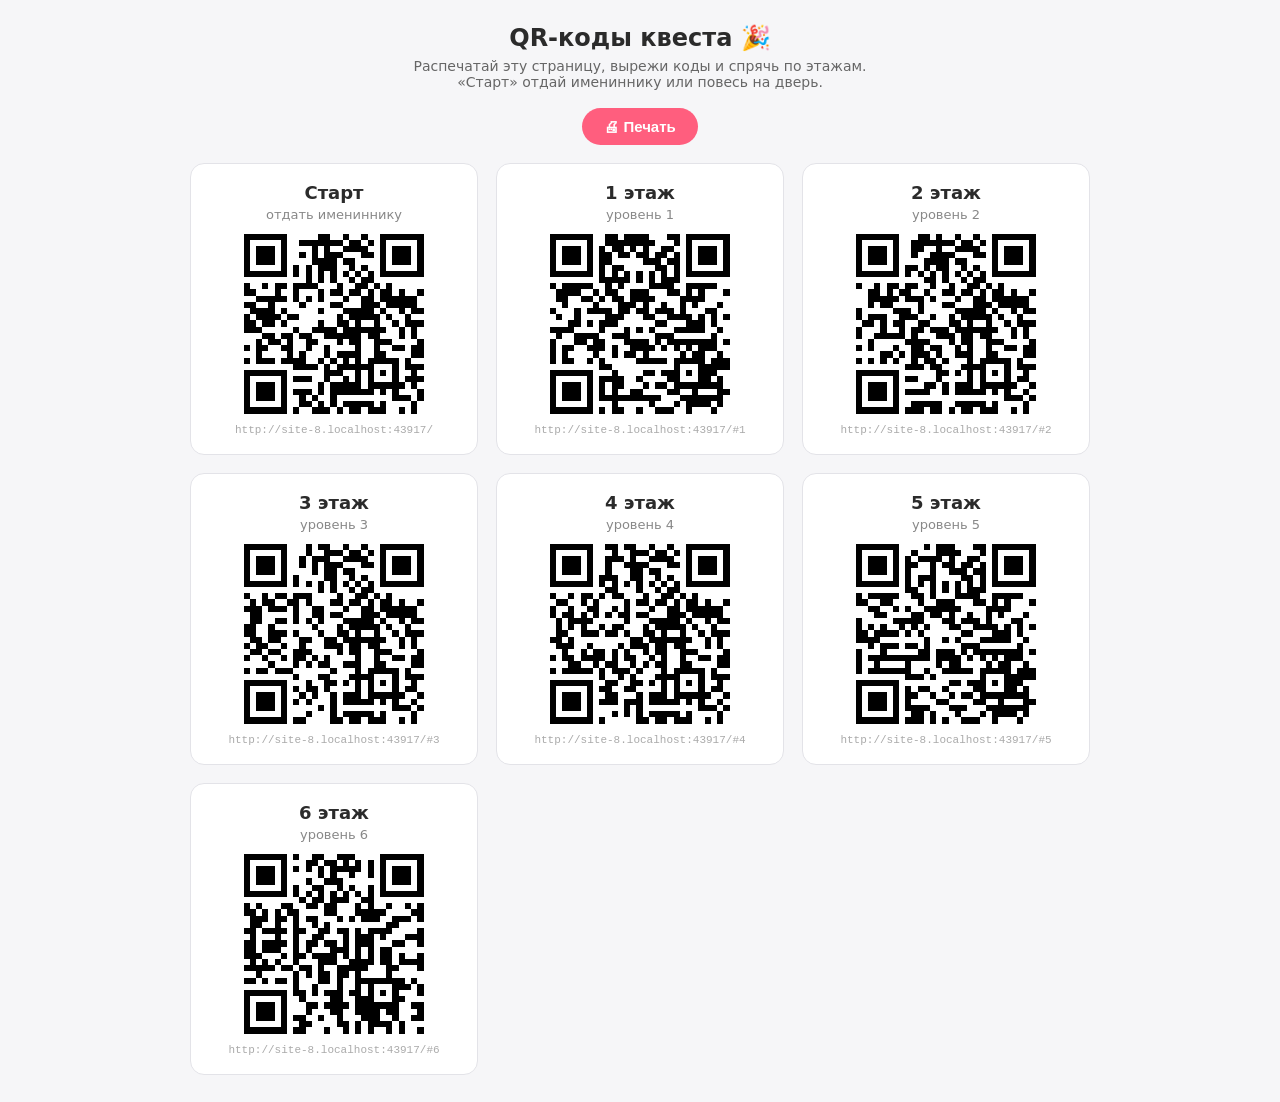
==== qr.html @ a1198d73 "fix final progress (N of N); remove empty media frame; warmer final text; cache v19" ====
<!DOCTYPE html>
<html lang="ru">
<head>
  <meta charset="UTF-8" />
  <meta name="viewport" content="width=device-width, initial-scale=1.0" />
  <title>QR-коды для печати · Квест</title>
  <style>
    * { box-sizing: border-box; }
    body {
      font-family: system-ui, -apple-system, "Segoe UI", sans-serif;
      margin: 0; padding: 24px; color: #2b2b2b; background: #f6f6f8;
    }
    .head {
      max-width: 900px; margin: 0 auto 18px; text-align: center;
    }
    .head h1 { margin: 0 0 6px; font-size: 24px; }
    .head p { margin: 4px 0; color: #666; font-size: 14px; }
    .base {
      display: inline-block; margin-top: 6px; padding: 6px 12px;
      background: #fff; border: 1px solid #ddd; border-radius: 8px;
      font-family: ui-monospace, Menlo, monospace; font-size: 13px;
      word-break: break-all;
    }
    .btn {
      margin-top: 14px; cursor: pointer; border: 0; border-radius: 999px;
      background: #ff5e7e; color: #fff; font-weight: 700; font-size: 15px;
      padding: 10px 22px;
    }
    .warn {
      max-width: 900px; margin: 0 auto 18px; padding: 12px 16px;
      background: #fff4d6; border: 1px solid #ffd23f; border-radius: 10px;
      font-size: 14px; color: #6b5a00; display: none;
    }
    .grid {
      max-width: 900px; margin: 0 auto;
      display: grid; grid-template-columns: repeat(auto-fill, minmax(220px, 1fr));
      gap: 18px;
    }
    .qr-card {
      background: #fff; border: 1px solid #e3e3e8; border-radius: 14px;
      padding: 18px 14px; text-align: center; break-inside: avoid;
    }
    .qr-card .label { font-size: 18px; font-weight: 800; margin-bottom: 4px; }
    .qr-card .sub { font-size: 13px; color: #888; margin-bottom: 12px; }
    .qr-card .qrbox { display: flex; justify-content: center; }
    .qr-card .qrbox img, .qr-card .qrbox canvas { width: 180px !important; height: 180px !important; }
    .qr-card .url {
      margin-top: 10px; font-family: ui-monospace, Menlo, monospace;
      font-size: 11px; color: #aaa; word-break: break-all;
    }
    @media print {
      body { background: #fff; padding: 0; }
      .head .btn, .warn { display: none !important; }
      .qr-card { border-color: #ccc; }
    }
  </style>
</head>
<body>
  <div class="head">
    <h1>QR-коды квеста 🎉</h1>
    <p>Распечатай эту страницу, вырежи коды и спрячь по этажам.<br>
       «Старт» отдай имениннику или повесь на дверь.</p>
    <button class="btn" onclick="window.print()">🖨 Печать</button>
  </div>

  <div class="grid" id="grid"></div>

  <script src="config.js?v=19"></script>
  <script src="lib/qrcode.min.js"></script>
  <script>
    (function () {
      // базовый адрес = текущий URL без qr.html, ?, #
      var base = location.href.split("#")[0].split("?")[0].replace(/qr\.html$/i, "");
      if (!/\/$/.test(base)) base += "/";

      var items = [{ label: "Старт", sub: "отдать имениннику", url: base }];
      QUEST.floors.forEach(function (f, i) {
        items.push({
          label: f.floor,
          sub: "уровень " + (i + 1),
          url: base + "#" + (i + 1),
        });
      });

      var grid = document.getElementById("grid");
      items.forEach(function (it) {
        var card = document.createElement("div");
        card.className = "qr-card";
        card.innerHTML =
          '<div class="label">' + it.label + "</div>" +
          '<div class="sub">' + it.sub + "</div>" +
          '<div class="qrbox"></div>' +
          '<div class="url">' + it.url + "</div>";
        grid.appendChild(card);
        new QRCode(card.querySelector(".qrbox"), {
          text: it.url,
          width: 180,
          height: 180,
          correctLevel: QRCode.CorrectLevel.M,
        });
      });
    })();
  </script>
</body>
</html>
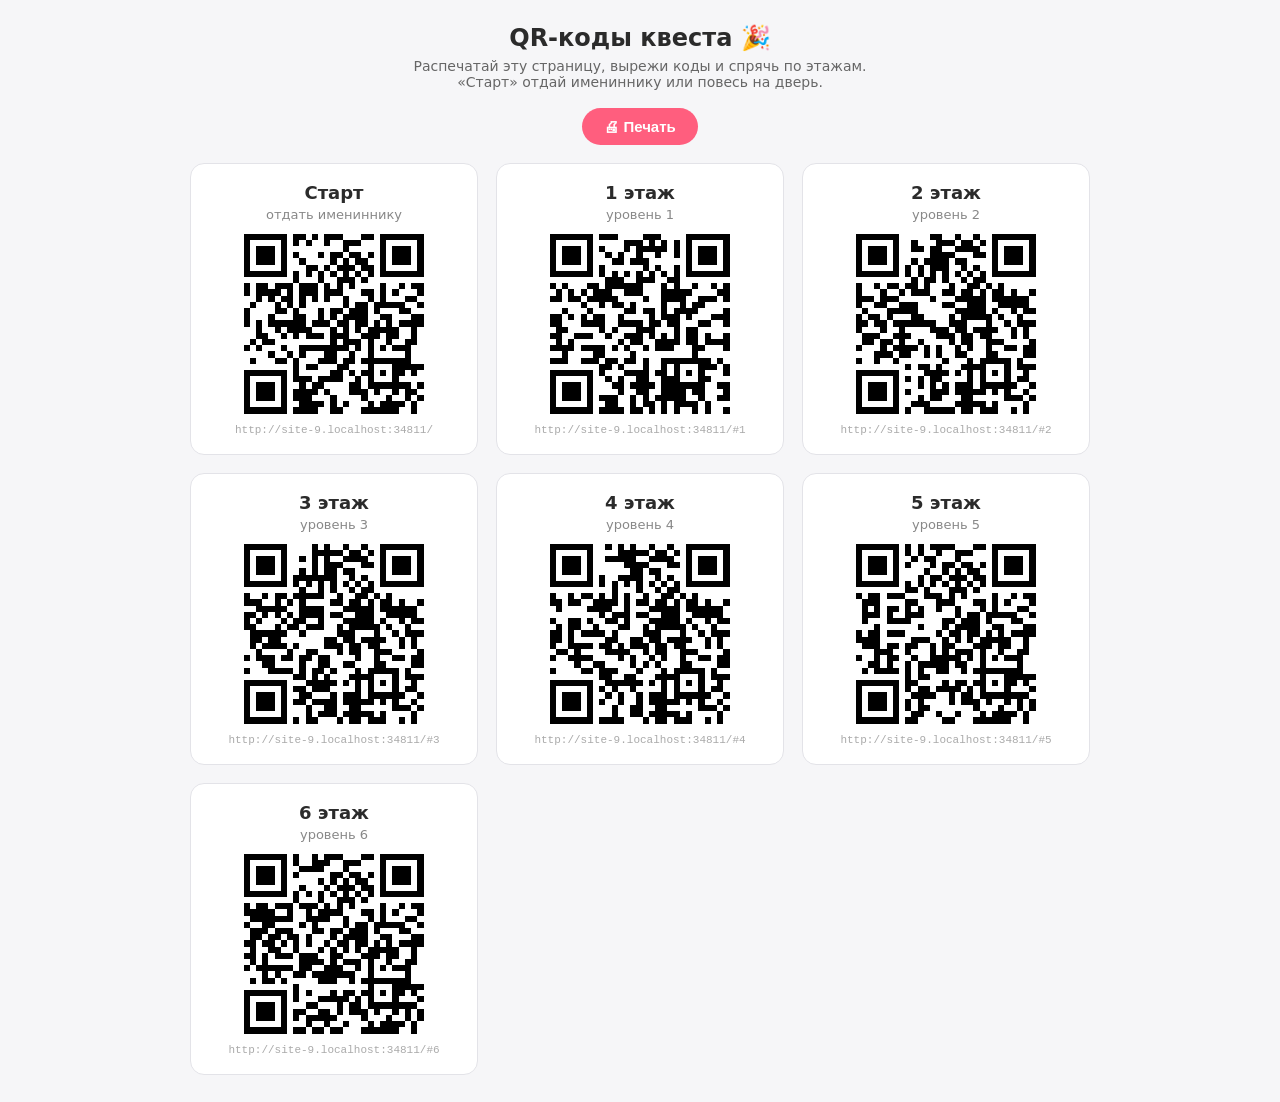
==== commit 089f877b: "add 13 story comic images (png); cache v20" ====
--- a/qr.html
+++ b/qr.html
@@ -65,7 +65,7 @@
 
   <div class="grid" id="grid"></div>
 
-  <script src="config.js?v=19"></script>
+  <script src="config.js?v=20"></script>
   <script src="lib/qrcode.min.js"></script>
   <script>
     (function () {
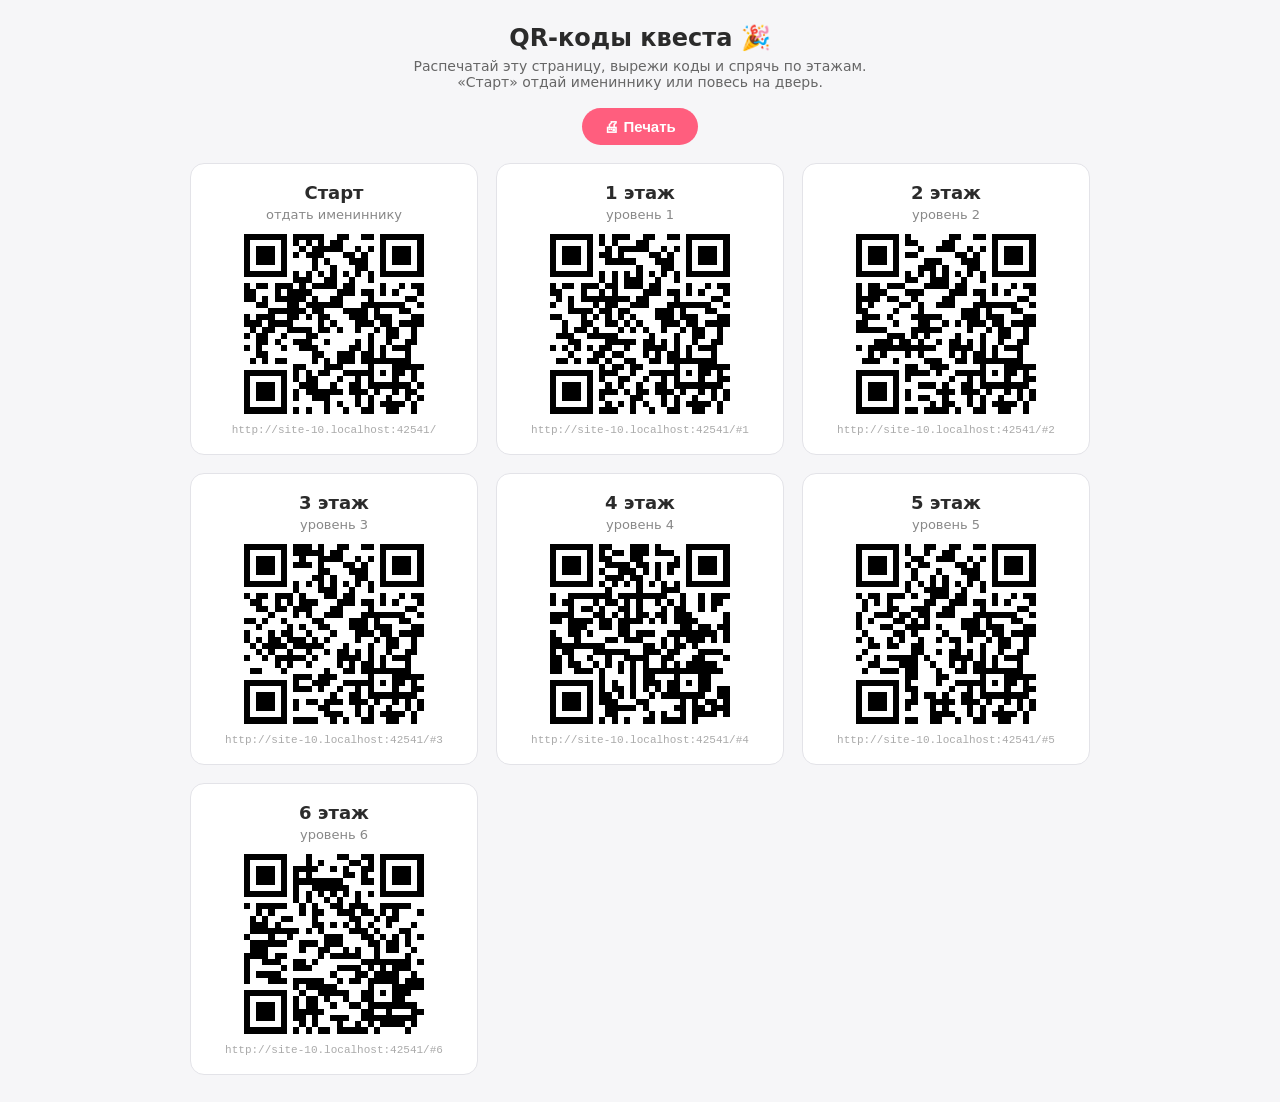
==== commit 4d75f027: "story: no video autoplay, scroll to start so intro text reads first; cache v21" ====
--- a/qr.html
+++ b/qr.html
@@ -65,7 +65,7 @@
 
   <div class="grid" id="grid"></div>
 
-  <script src="config.js?v=20"></script>
+  <script src="config.js?v=21"></script>
   <script src="lib/qrcode.min.js"></script>
   <script>
     (function () {
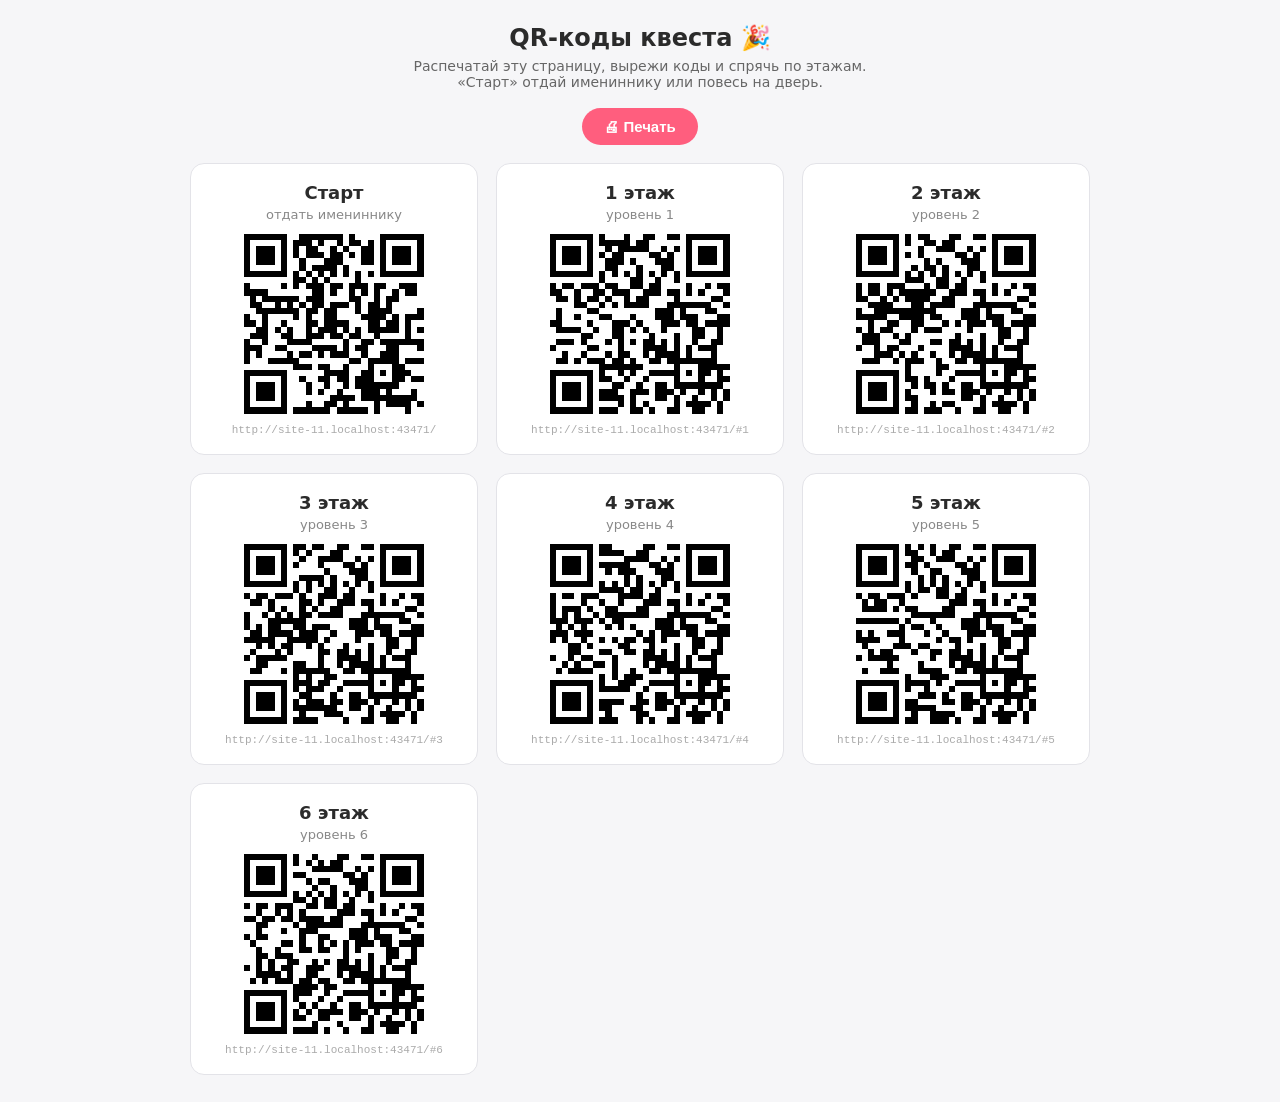
==== commit d3d0923f: "fresh story1/story2; rotate story3/story5 upright; cache-bust story images; v22" ====
--- a/qr.html
+++ b/qr.html
@@ -65,7 +65,7 @@
 
   <div class="grid" id="grid"></div>
 
-  <script src="config.js?v=21"></script>
+  <script src="config.js?v=22"></script>
   <script src="lib/qrcode.min.js"></script>
   <script>
     (function () {
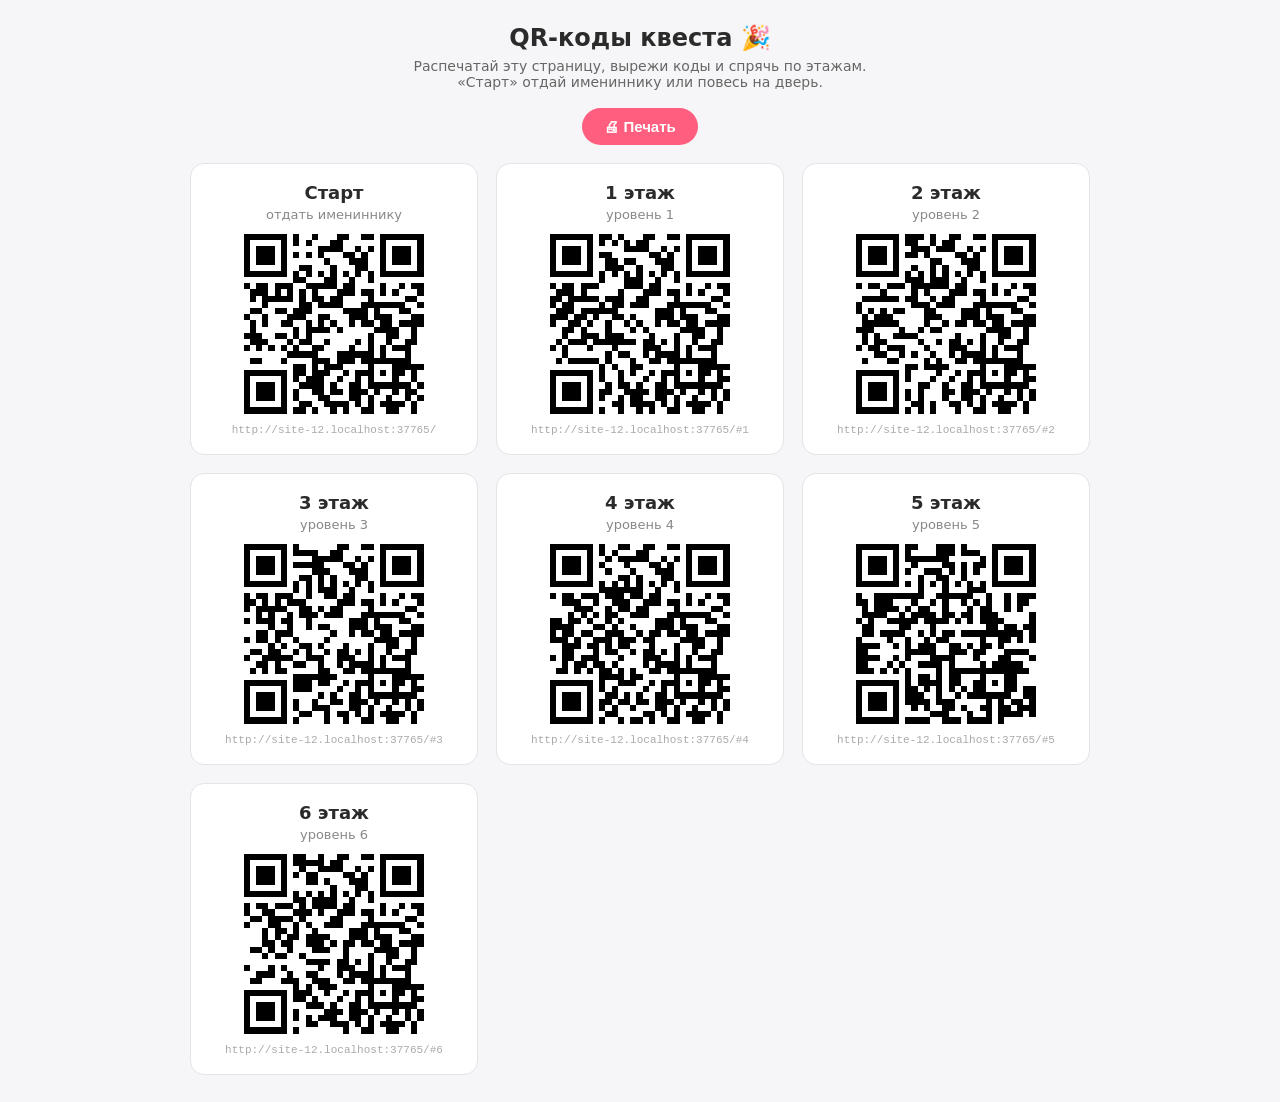
==== commit acaeb4b4: "fix story3/story5 orientation (bake EXIF, rotate upright); bust story cache s=3; v23" ====
--- a/qr.html
+++ b/qr.html
@@ -65,7 +65,7 @@
 
   <div class="grid" id="grid"></div>
 
-  <script src="config.js?v=22"></script>
+  <script src="config.js?v=23"></script>
   <script src="lib/qrcode.min.js"></script>
   <script>
     (function () {
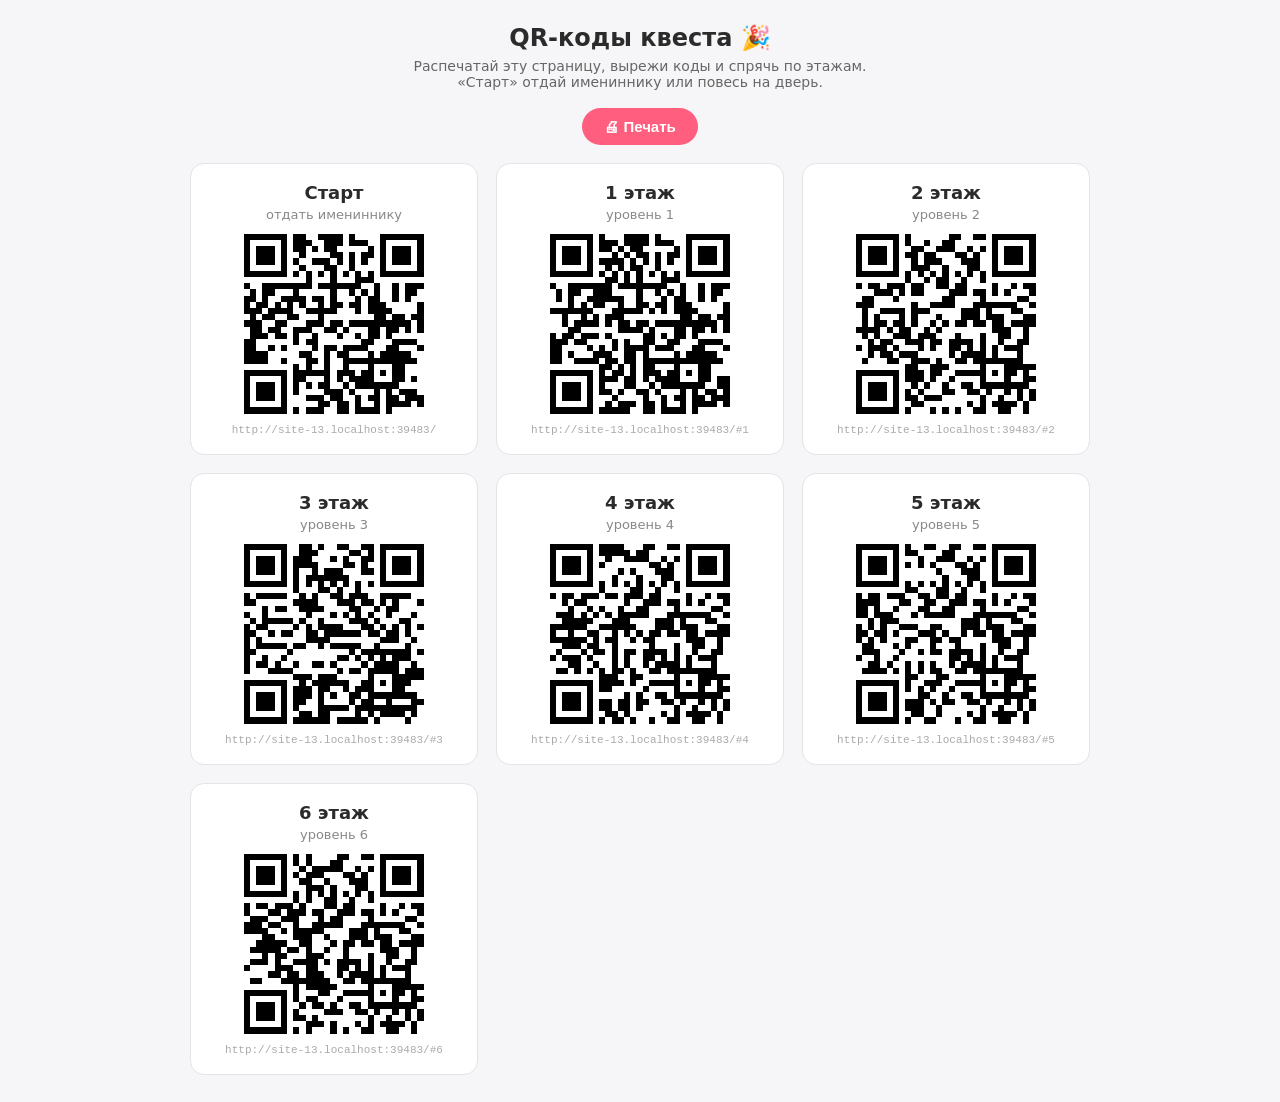
==== commit a6c8e47a: "panel 1 caption: add «Денег дать?»; v24" ====
--- a/qr.html
+++ b/qr.html
@@ -65,7 +65,7 @@
 
   <div class="grid" id="grid"></div>
 
-  <script src="config.js?v=23"></script>
+  <script src="config.js?v=24"></script>
   <script src="lib/qrcode.min.js"></script>
   <script>
     (function () {
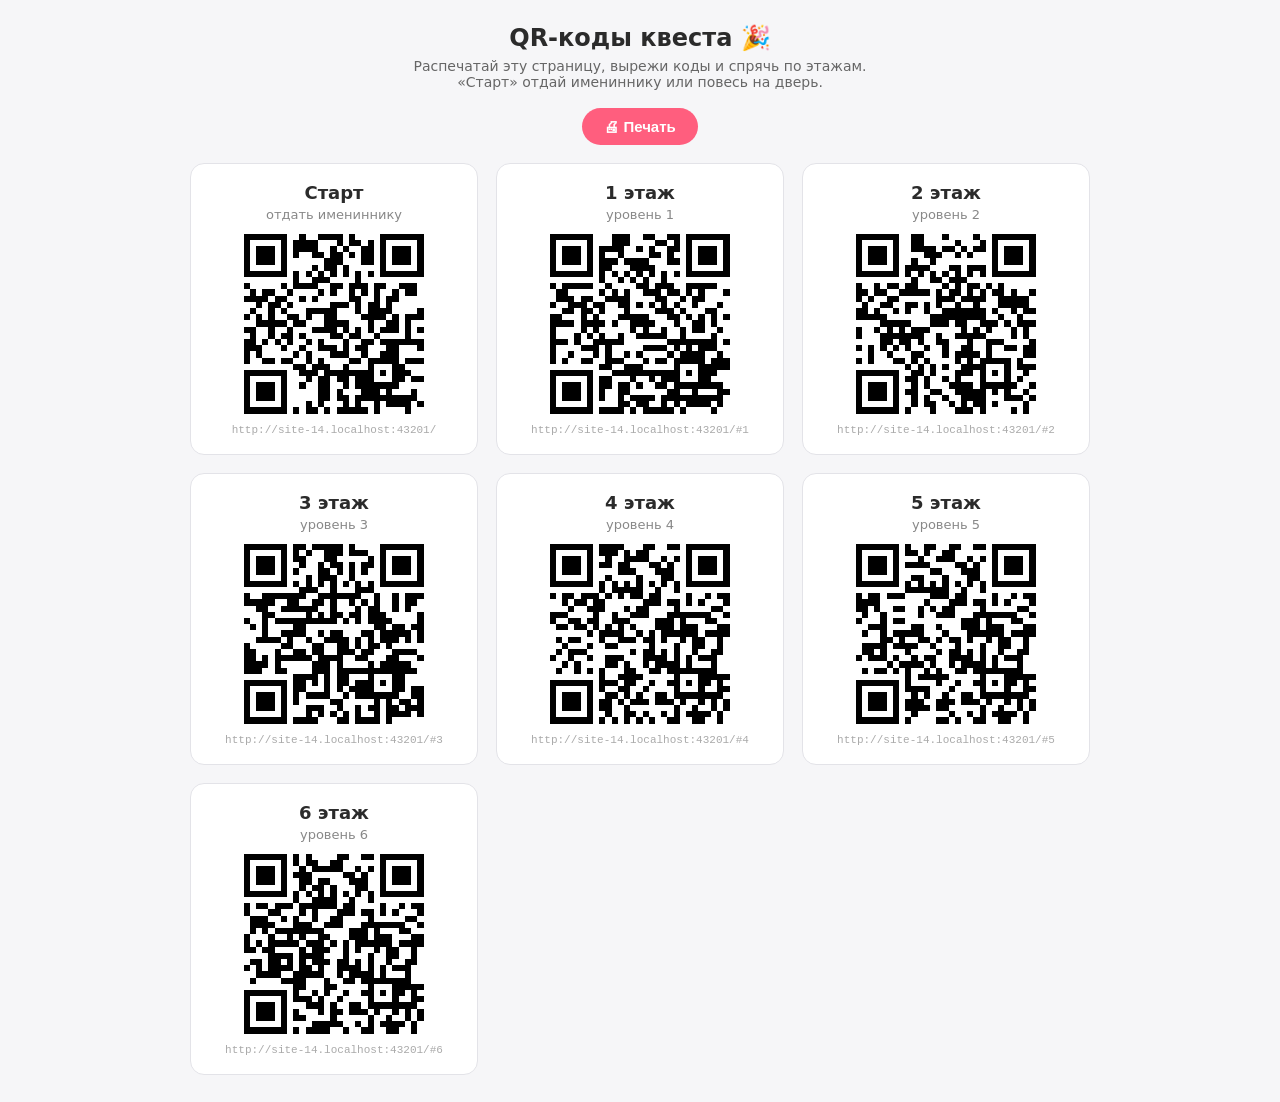
==== commit 88b2fe07: "floor 5: Yulia video; v25" ====
--- a/qr.html
+++ b/qr.html
@@ -65,7 +65,7 @@
 
   <div class="grid" id="grid"></div>
 
-  <script src="config.js?v=24"></script>
+  <script src="config.js?v=25"></script>
   <script src="lib/qrcode.min.js"></script>
   <script>
     (function () {
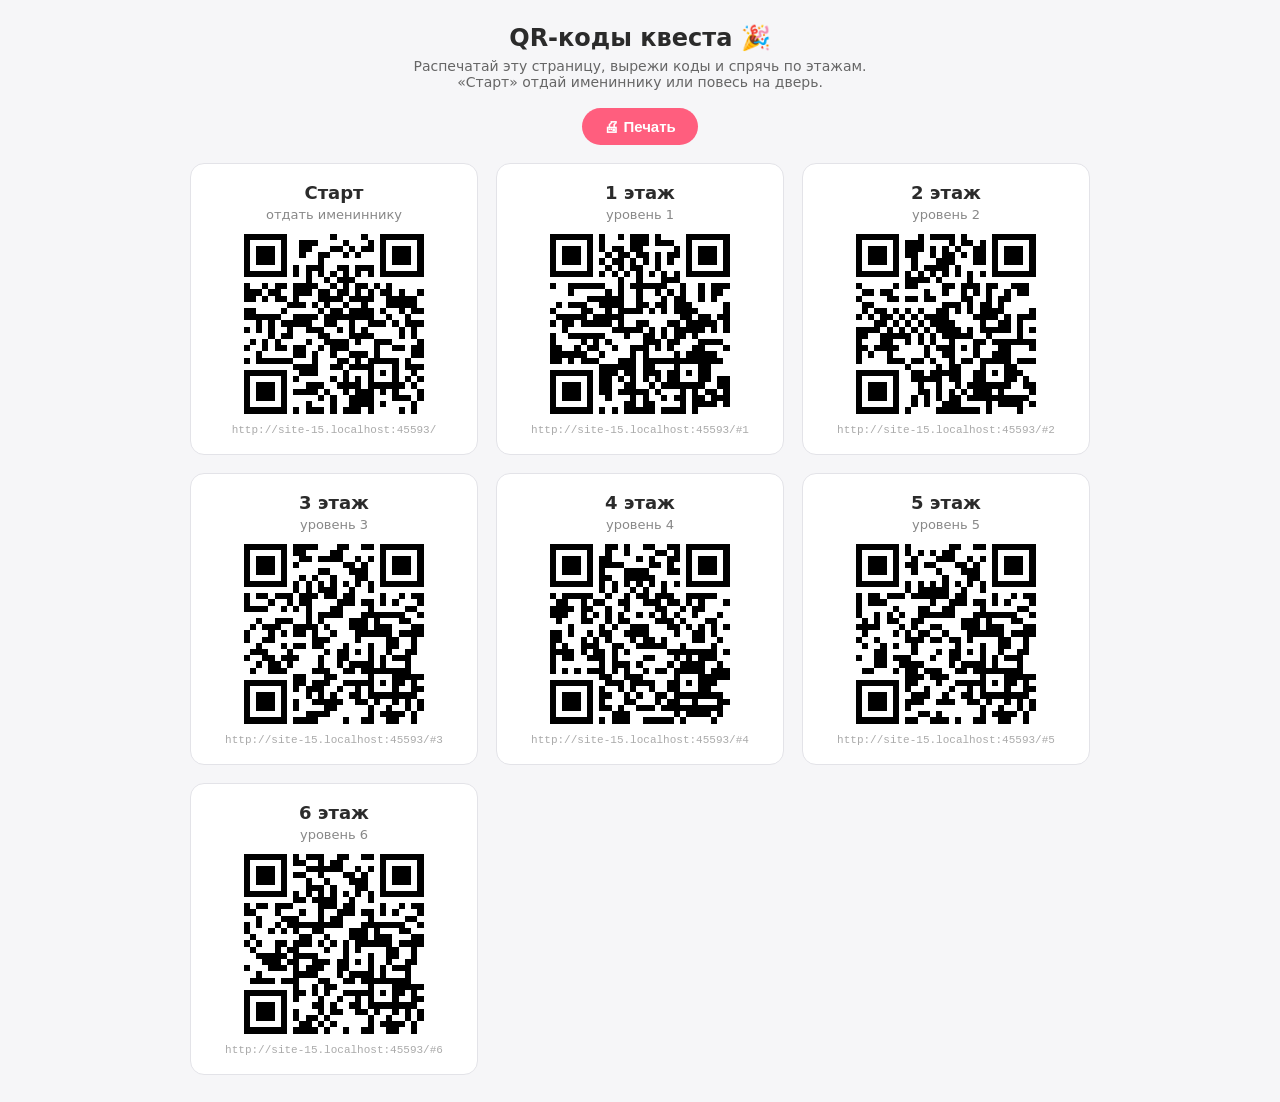
==== commit eb4592e5: "floor 6 story: label 'Поздравление от Коли'; v26" ====
--- a/qr.html
+++ b/qr.html
@@ -65,7 +65,7 @@
 
   <div class="grid" id="grid"></div>
 
-  <script src="config.js?v=25"></script>
+  <script src="config.js?v=26"></script>
   <script src="lib/qrcode.min.js"></script>
   <script>
     (function () {
